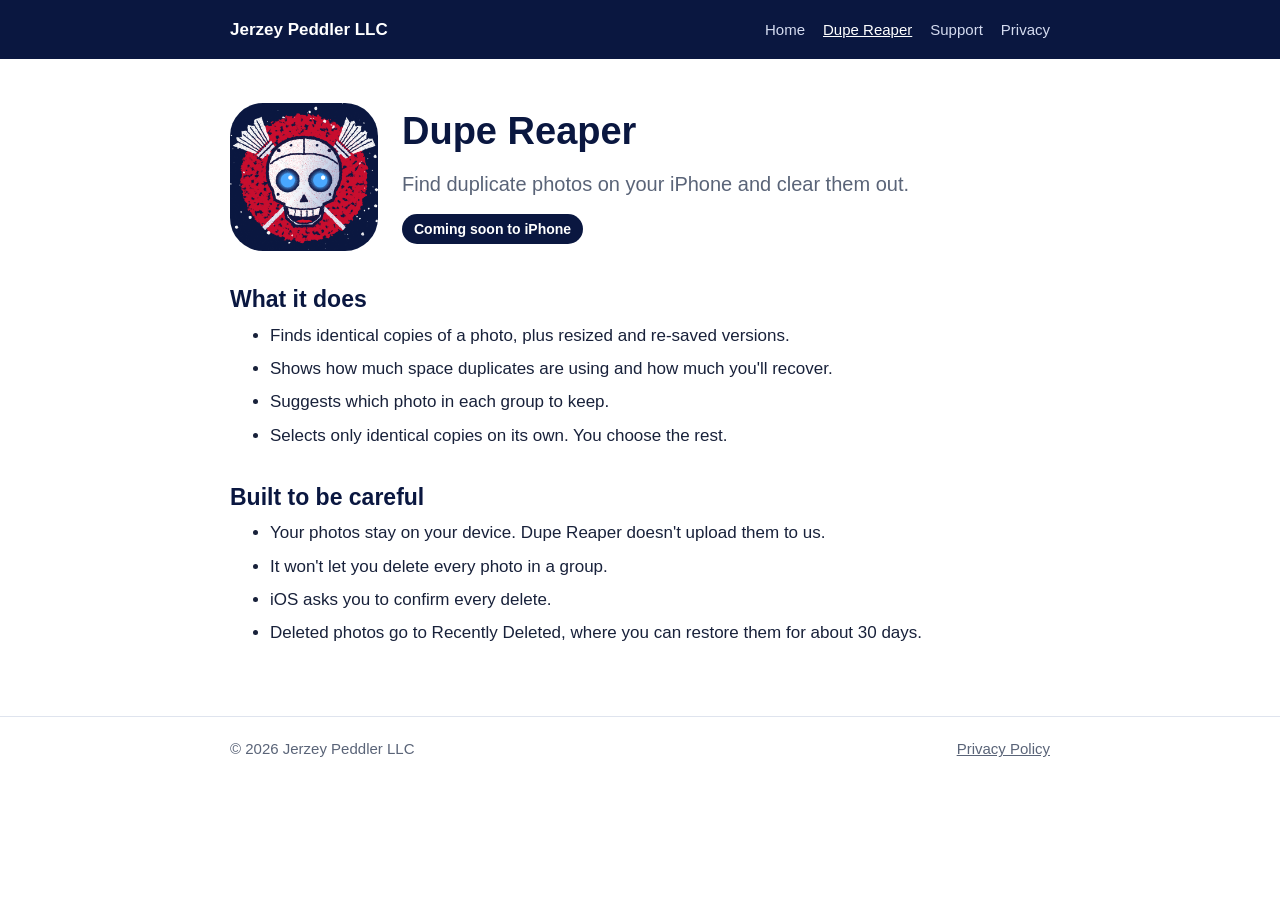
==== dupe-reaper.html @ 045027e5 "Add Jerzey Peddler LLC website Co-Authored-By: Claude Opus 5.5 <noreply@anthropic.com>" ====
<!doctype html>
<html lang="en">
<head>
<meta charset="utf-8">
<meta name="viewport" content="width=device-width, initial-scale=1">
<title>Dupe Reaper | Jerzey Peddler LLC</title>
<meta name="description" content="Dupe Reaper finds duplicate photos on your iPhone so you can clear them out.">
<link rel="stylesheet" href="style.css">
</head>
<body>
<header><div class="wrap">
  <a class="brand" href="index.html">Jerzey Peddler LLC</a>
  <nav>
    <a href="index.html">Home</a>
    <a href="dupe-reaper.html" aria-current="page">Dupe Reaper</a>
    <a href="support.html">Support</a>
    <a href="privacy.html">Privacy</a>
  </nav>
</div></header>
<main><div class="wrap">
  <div class="app">
    <img src="dupe-reaper-icon.png" alt="Dupe Reaper app icon: a friendly robot skull with crossed brooms">
    <div>
      <h1>Dupe Reaper</h1>
      <p class="lead">Find duplicate photos on your iPhone and clear them out.</p>
      <span class="status">Coming soon to iPhone</span>
    </div>
  </div>

  <h2>What it does</h2>
  <ul>
    <li>Finds identical copies of a photo, plus resized and re-saved versions.</li>
    <li>Shows how much space duplicates are using and how much you'll recover.</li>
    <li>Suggests which photo in each group to keep.</li>
    <li>Selects only identical copies on its own. You choose the rest.</li>
  </ul>

  <h2>Built to be careful</h2>
  <ul>
    <li>Your photos stay on your device. Dupe Reaper doesn't upload them to us.</li>
    <li>It won't let you delete every photo in a group.</li>
    <li>iOS asks you to confirm every delete.</li>
    <li>Deleted photos go to Recently Deleted, where you can restore them for about 30 days.</li>
  </ul>
</div></main>
<footer><div class="wrap">
  <span>&copy; 2026 Jerzey Peddler LLC</span>
  <a href="privacy.html">Privacy Policy</a>
</div></footer>
</body>
</html>
---- style.css ----
:root {
  --navy: #0a1740;
  --ink: #18213a;
  --muted: #5a6478;
  --line: #dfe4ee;
  --red: #c8102e;
  --paper: #ffffff;
  --tint: #f4f6fb;
}

* { box-sizing: border-box; }

body {
  margin: 0;
  background: var(--paper);
  color: var(--ink);
  font: 17px/1.6 -apple-system, BlinkMacSystemFont, "Segoe UI", Roboto, Helvetica, Arial, sans-serif;
}

a { color: var(--red); }

.wrap { max-width: 860px; margin: 0 auto; padding: 0 20px; }

header { background: var(--navy); color: #fff; }
header .wrap { display: flex; flex-wrap: wrap; gap: 8px 24px; align-items: center; justify-content: space-between; padding-top: 16px; padding-bottom: 16px; }
header .brand { color: #fff; font-weight: 700; text-decoration: none; }
nav { display: flex; flex-wrap: wrap; gap: 6px 18px; }
nav a { color: #d5dcf0; text-decoration: none; font-size: 15px; }
nav a:hover, nav a[aria-current="page"] { color: #fff; text-decoration: underline; }

main { padding: 44px 0 56px; }

h1 { font-size: 38px; line-height: 1.15; margin: 0 0 14px; color: var(--navy); }
h2 { font-size: 23px; line-height: 1.25; margin: 34px 0 8px; color: var(--navy); }
p, ul { margin: 0 0 14px; }
li { margin-bottom: 6px; }
.lead { font-size: 20px; color: var(--muted); max-width: 620px; }
.updated { color: var(--muted); font-size: 15px; }

.cards { display: grid; grid-template-columns: repeat(auto-fit, minmax(240px, 1fr)); gap: 16px; margin: 28px 0; }
.card { background: var(--tint); border: 1px solid var(--line); border-radius: 12px; padding: 20px; }
.card h2 { margin-top: 0; font-size: 19px; }
.card p { margin-bottom: 0; }

.app { display: flex; flex-wrap: wrap; gap: 24px; align-items: center; margin-bottom: 24px; }
.app img { width: 148px; height: 148px; border-radius: 33px; }
.app div { flex: 1 1 280px; }
.status { display: inline-block; background: var(--navy); color: #fff; font-size: 14px; font-weight: 600; padding: 4px 12px; border-radius: 999px; }

footer { border-top: 1px solid var(--line); color: var(--muted); font-size: 15px; }
footer .wrap { display: flex; flex-wrap: wrap; gap: 6px 20px; justify-content: space-between; padding-top: 20px; padding-bottom: 24px; }
footer a { color: var(--muted); }

@media (max-width: 560px) {
  h1 { font-size: 30px; }
  .lead { font-size: 18px; }
  main { padding: 32px 0 44px; }
}
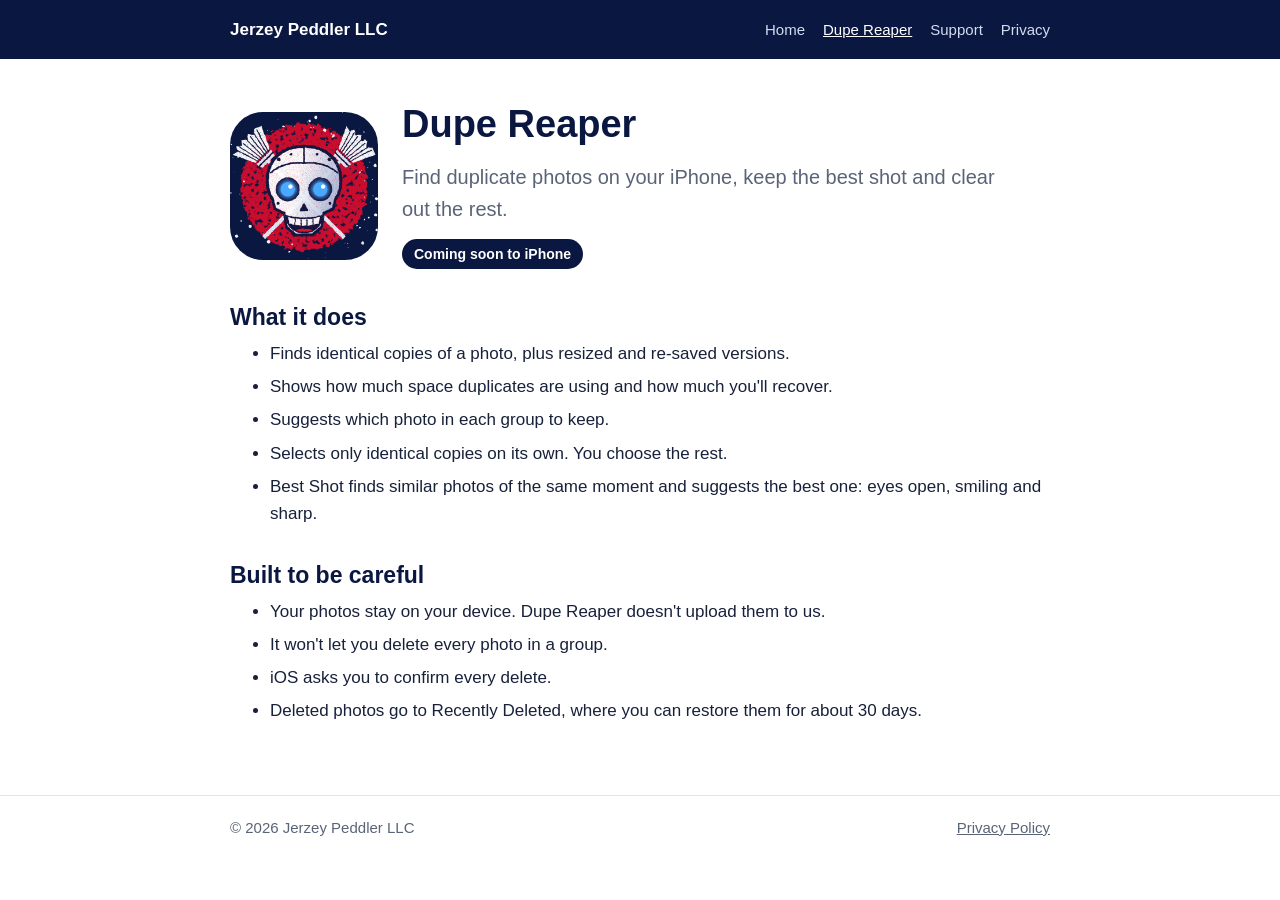
==== commit 07044c90: "Add Best Shot to the site and privacy policy Co-Authored-By: Claude Opus 5.5 <noreply@anthropic.com>" ====
--- a/dupe-reaper.html
+++ b/dupe-reaper.html
@@ -22,7 +22,7 @@
     <img src="dupe-reaper-icon.png" alt="Dupe Reaper app icon: a friendly robot skull with crossed brooms">
     <div>
       <h1>Dupe Reaper</h1>
-      <p class="lead">Find duplicate photos on your iPhone and clear them out.</p>
+      <p class="lead">Find duplicate photos on your iPhone, keep the best shot and clear out the rest.</p>
       <span class="status">Coming soon to iPhone</span>
     </div>
   </div>
@@ -33,6 +33,7 @@
     <li>Shows how much space duplicates are using and how much you'll recover.</li>
     <li>Suggests which photo in each group to keep.</li>
     <li>Selects only identical copies on its own. You choose the rest.</li>
+    <li>Best Shot finds similar photos of the same moment and suggests the best one: eyes open, smiling and sharp.</li>
   </ul>
 
   <h2>Built to be careful</h2>
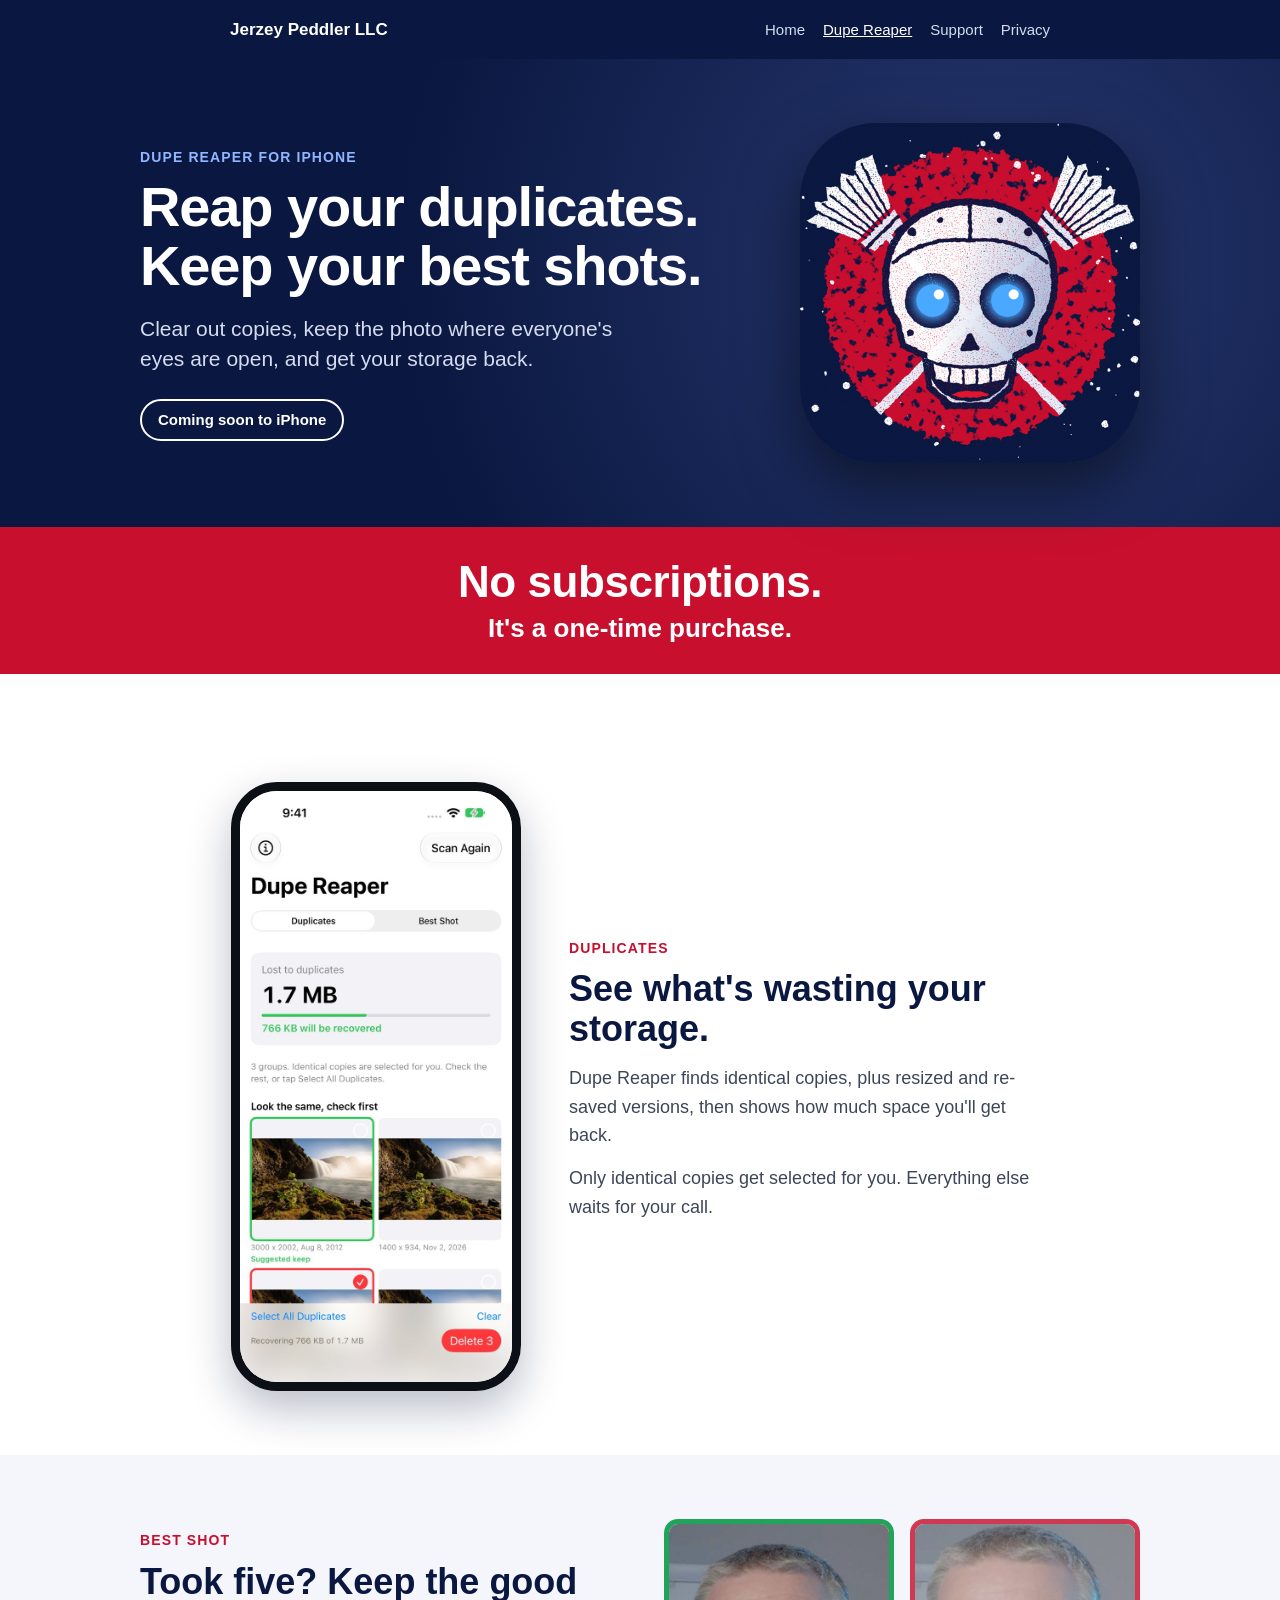
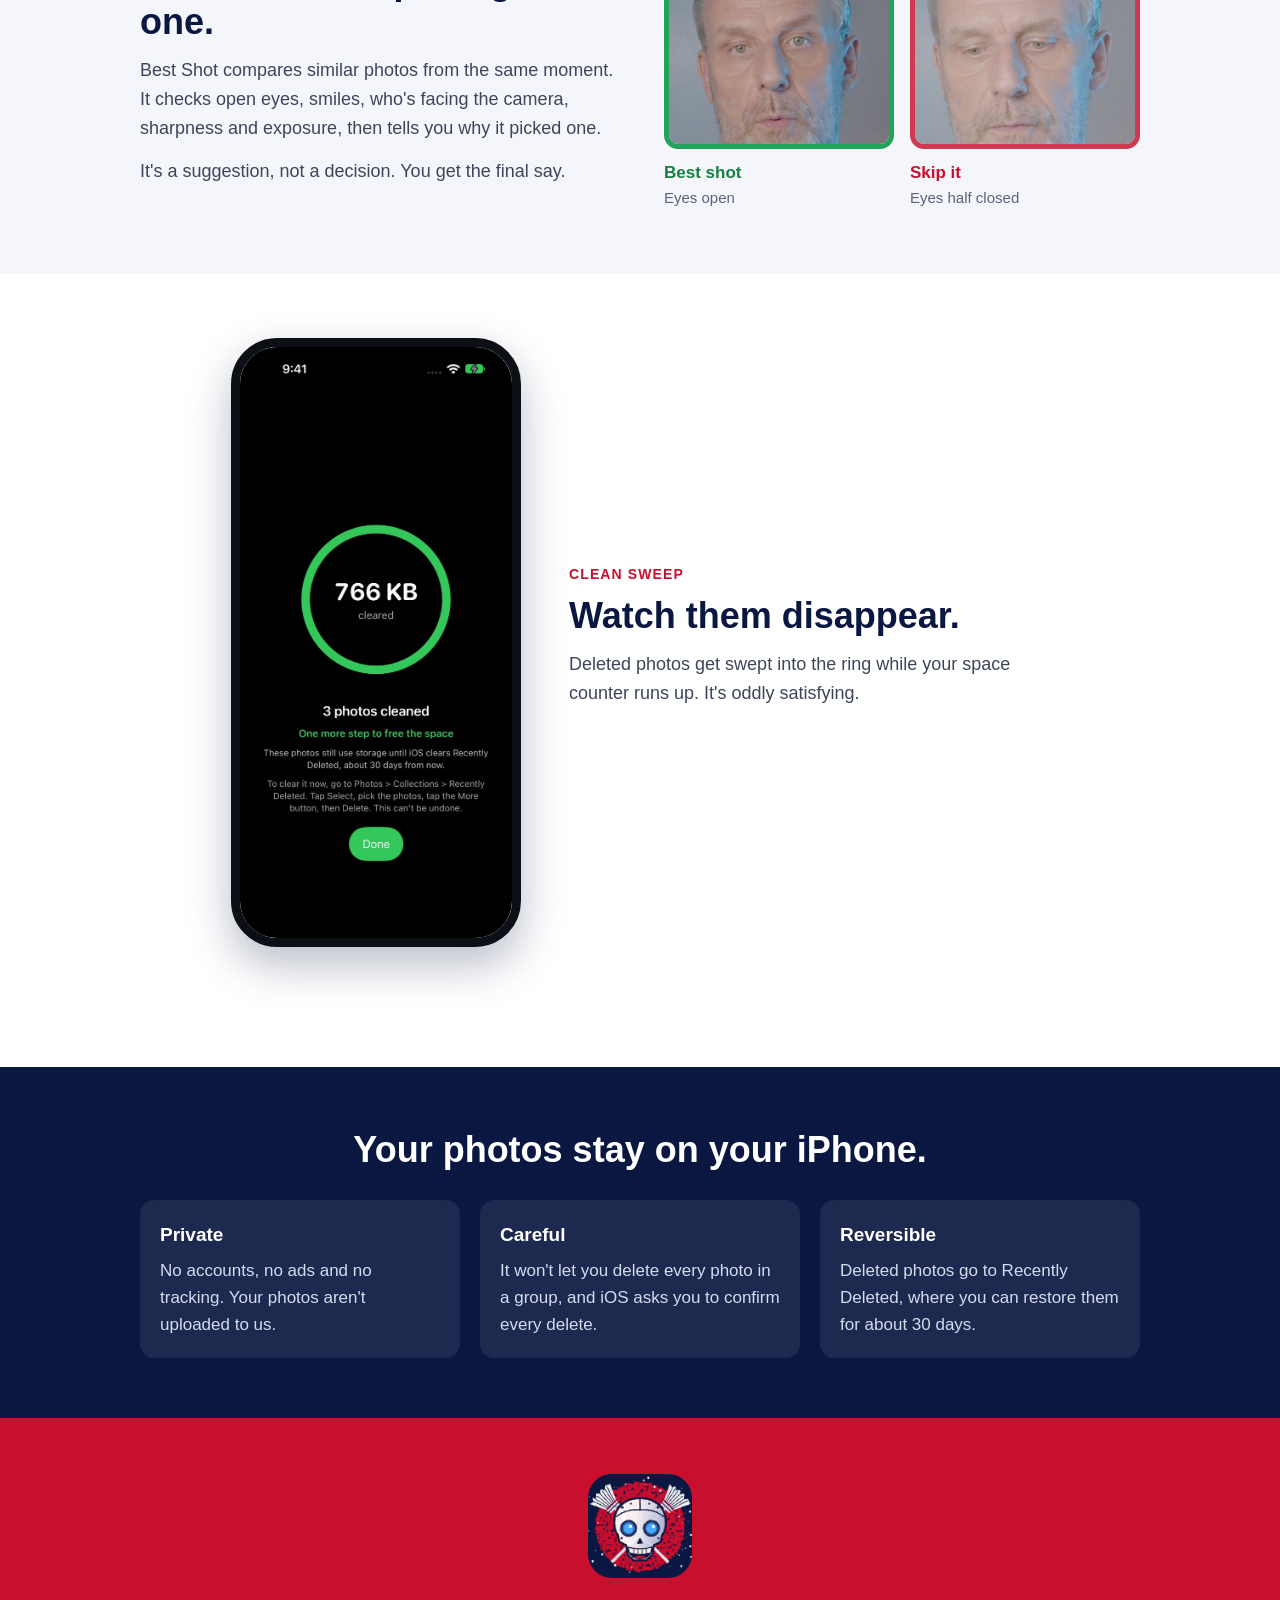
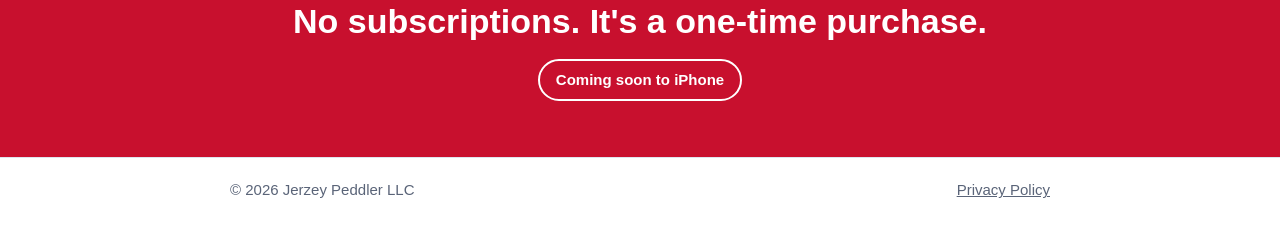
==== commit e3ee924a: "Redesign the Dupe Reaper page Co-Authored-By: Claude Opus 5.5 <noreply@anthropic.com>" ====
--- a/dupe-reaper.html
+++ b/dupe-reaper.html
@@ -4,8 +4,9 @@
 <meta charset="utf-8">
 <meta name="viewport" content="width=device-width, initial-scale=1">
 <title>Dupe Reaper | Jerzey Peddler LLC</title>
-<meta name="description" content="Dupe Reaper finds duplicate photos on your iPhone so you can clear them out.">
+<meta name="description" content="Dupe Reaper finds duplicate photos on your iPhone and helps you keep your best shots. No subscriptions. One-time purchase.">
 <link rel="stylesheet" href="style.css">
+<link rel="stylesheet" href="dupe-reaper.css">
 </head>
 <body>
 <header><div class="wrap">
@@ -17,33 +18,77 @@
     <a href="privacy.html">Privacy</a>
   </nav>
 </div></header>
-<main><div class="wrap">
-  <div class="app">
-    <img src="dupe-reaper-icon.png" alt="Dupe Reaper app icon: a friendly robot skull with crossed brooms">
-    <div>
-      <h1>Dupe Reaper</h1>
-      <p class="lead">Find duplicate photos on your iPhone, keep the best shot and clear out the rest.</p>
-      <span class="status">Coming soon to iPhone</span>
+
+<section class="hero"><div class="wide">
+  <div class="hero-copy">
+    <p class="eyebrow">Dupe Reaper for iPhone</p>
+    <h1>Reap your duplicates. Keep your best shots.</h1>
+    <p class="hero-lead">Clear out copies, keep the photo where everyone's eyes are open, and get your storage back.</p>
+    <span class="soon">Coming soon to iPhone</span>
+  </div>
+  <img class="mascot" src="dupe-reaper-icon.png" alt="Dupe Reaper icon: a friendly robot skull with crossed brooms">
+</div></section>
+
+<section class="price"><div class="wide">
+  <p class="price-main">No subscriptions.</p>
+  <p class="price-sub">It's a one-time purchase.</p>
+</div></section>
+
+<main class="story">
+  <section class="row"><div class="wide">
+    <img class="phone" src="shot-duplicates.jpg" alt="Dupe Reaper showing how much space duplicates are using, with a group of matching photos">
+    <div class="row-copy">
+      <p class="eyebrow red">Duplicates</p>
+      <h2>See what's wasting your storage.</h2>
+      <p>Dupe Reaper finds identical copies, plus resized and re-saved versions, then shows how much space you'll get back.</p>
+      <p>Only identical copies get selected for you. Everything else waits for your call.</p>
     </div>
+  </div></section>
+
+  <section class="row flip tinted"><div class="wide">
+    <div class="shots">
+      <figure class="pick">
+        <img src="best-open.jpg" alt="A man facing the camera with his eyes open">
+        <figcaption><strong>Best shot</strong>Eyes open</figcaption>
+      </figure>
+      <figure class="pass">
+        <img src="best-blink.jpg" alt="The same man a moment later, mid-blink">
+        <figcaption><strong>Skip it</strong>Eyes half closed</figcaption>
+      </figure>
+    </div>
+    <div class="row-copy">
+      <p class="eyebrow red">Best Shot</p>
+      <h2>Took five? Keep the good one.</h2>
+      <p>Best Shot compares similar photos from the same moment. It checks open eyes, smiles, who's facing the camera, sharpness and exposure, then tells you why it picked one.</p>
+      <p>It's a suggestion, not a decision. You get the final say.</p>
+    </div>
+  </div></section>
+
+  <section class="row"><div class="wide">
+    <img class="phone" src="shot-cleaned.jpg" alt="Dupe Reaper's finish screen showing 3 photos cleaned and 766 KB cleared">
+    <div class="row-copy">
+      <p class="eyebrow red">Clean sweep</p>
+      <h2>Watch them disappear.</h2>
+      <p>Deleted photos get swept into the ring while your space counter runs up. It's oddly satisfying.</p>
+    </div>
+  </div></section>
+</main>
+
+<section class="safe"><div class="wide">
+  <h2>Your photos stay on your iPhone.</h2>
+  <div class="safe-grid">
+    <div><h3>Private</h3><p>No accounts, no ads and no tracking. Your photos aren't uploaded to us.</p></div>
+    <div><h3>Careful</h3><p>It won't let you delete every photo in a group, and iOS asks you to confirm every delete.</p></div>
+    <div><h3>Reversible</h3><p>Deleted photos go to Recently Deleted, where you can restore them for about 30 days.</p></div>
   </div>
+</div></section>
 
-  <h2>What it does</h2>
-  <ul>
-    <li>Finds identical copies of a photo, plus resized and re-saved versions.</li>
-    <li>Shows how much space duplicates are using and how much you'll recover.</li>
-    <li>Suggests which photo in each group to keep.</li>
-    <li>Selects only identical copies on its own. You choose the rest.</li>
-    <li>Best Shot finds similar photos of the same moment and suggests the best one: eyes open, smiling and sharp.</li>
-  </ul>
+<section class="closer"><div class="wide">
+  <img src="dupe-reaper-icon.png" alt="">
+  <h2>No subscriptions. It's a one-time purchase.</h2>
+  <span class="soon">Coming soon to iPhone</span>
+</div></section>
 
-  <h2>Built to be careful</h2>
-  <ul>
-    <li>Your photos stay on your device. Dupe Reaper doesn't upload them to us.</li>
-    <li>It won't let you delete every photo in a group.</li>
-    <li>iOS asks you to confirm every delete.</li>
-    <li>Deleted photos go to Recently Deleted, where you can restore them for about 30 days.</li>
-  </ul>
-</div></main>
 <footer><div class="wrap">
   <span>&copy; 2026 Jerzey Peddler LLC</span>
   <a href="privacy.html">Privacy Policy</a>
--- a/dupe-reaper.css
+++ b/dupe-reaper.css
@@ -0,0 +1,93 @@
+.wide { max-width: 1040px; margin: 0 auto; padding: 0 20px; }
+
+.eyebrow {
+  margin: 0 0 10px;
+  color: #8fb6ff;
+  font-size: 14px;
+  font-weight: 700;
+  letter-spacing: 0.08em;
+  text-transform: uppercase;
+}
+.eyebrow.red { color: var(--red); }
+
+.soon {
+  display: inline-block;
+  padding: 7px 16px;
+  border: 2px solid #fff;
+  border-radius: 999px;
+  color: #fff;
+  font-size: 15px;
+  font-weight: 700;
+}
+
+.hero {
+  background: radial-gradient(circle at 78% 42%, #27386f 0, var(--navy) 58%);
+  color: #fff;
+  padding: 64px 0;
+}
+.hero .wide { display: flex; flex-wrap: wrap; gap: 36px; align-items: center; justify-content: space-between; }
+.hero-copy { flex: 1 1 440px; }
+.hero h1 { color: #fff; font-size: 56px; line-height: 1.05; letter-spacing: -0.02em; margin: 0 0 18px; }
+.hero-lead { color: #d5dcf0; font-size: 21px; line-height: 1.45; margin: 0 0 24px; max-width: 520px; }
+.mascot {
+  flex: 0 1 340px;
+  width: 340px;
+  max-width: 100%;
+  border-radius: 76px;
+  box-shadow: 0 24px 60px rgba(0, 0, 0, 0.5);
+}
+
+.price { background: var(--red); color: #fff; padding: 30px 0; text-align: center; }
+.price p { margin: 0; line-height: 1.15; }
+.price-main { font-size: 44px; font-weight: 800; letter-spacing: -0.01em; }
+.price-sub { font-size: 26px; font-weight: 600; margin-top: 6px !important; }
+
+.row { padding: 64px 0; }
+.row .wide { display: flex; flex-wrap: wrap; gap: 48px; align-items: center; justify-content: center; }
+.row.flip .wide { flex-direction: row-reverse; }
+.tinted { background: var(--tint); }
+.row-copy { flex: 1 1 340px; max-width: 480px; }
+.row-copy h2 { font-size: 36px; line-height: 1.12; margin: 0 0 14px; }
+.row-copy p:not(.eyebrow) { font-size: 18px; color: #3d4659; }
+.phone {
+  width: 290px;
+  max-width: 100%;
+  border: 9px solid #0d0f16;
+  border-radius: 46px;
+  box-shadow: 0 18px 44px rgba(10, 23, 64, 0.28);
+}
+
+.shots { display: flex; gap: 16px; flex: 1 1 340px; max-width: 480px; }
+.shots figure { flex: 1; margin: 0; }
+.shots img { display: block; width: 100%; border-radius: 14px; border: 5px solid transparent; }
+.pick img { border-color: #22a35a; }
+.pass img { border-color: var(--red); opacity: 0.82; }
+.shots figcaption { margin-top: 10px; font-size: 15px; color: var(--muted); }
+.shots strong { display: block; font-size: 17px; }
+.pick strong { color: #16823f; }
+.pass strong { color: var(--red); }
+
+.safe { background: var(--navy); color: #fff; padding: 60px 0; }
+.safe h2 { color: #fff; font-size: 36px; margin: 0 0 28px; text-align: center; }
+.safe-grid { display: grid; grid-template-columns: repeat(auto-fit, minmax(240px, 1fr)); gap: 20px; }
+.safe-grid div { background: rgba(255, 255, 255, 0.08); border-radius: 14px; padding: 20px; }
+.safe-grid h3 { color: #fff; margin: 0 0 6px; font-size: 19px; }
+.safe-grid p { margin: 0; color: #d5dcf0; }
+
+.closer { background: var(--red); color: #fff; padding: 56px 0; text-align: center; }
+.closer img { width: 104px; height: 104px; border-radius: 24px; margin-bottom: 16px; }
+.closer h2 { color: #fff; font-size: 34px; line-height: 1.15; margin: 0 0 18px; }
+
+@media (max-width: 560px) {
+  .hero { padding: 40px 0; }
+  .hero h1 { font-size: 40px; }
+  .hero-lead { font-size: 18px; }
+  .mascot { width: 220px; flex-basis: 220px; border-radius: 50px; margin: 0 auto; }
+  .price-main { font-size: 34px; }
+  .price-sub { font-size: 21px; }
+  .row { padding: 44px 0; }
+  .row .wide, .row.flip .wide { flex-direction: column; gap: 28px; }
+  .row-copy h2, .safe h2 { font-size: 28px; }
+  .shots, .row-copy { flex: none; width: 100%; max-width: none; }
+  .closer h2 { font-size: 27px; }
+}
